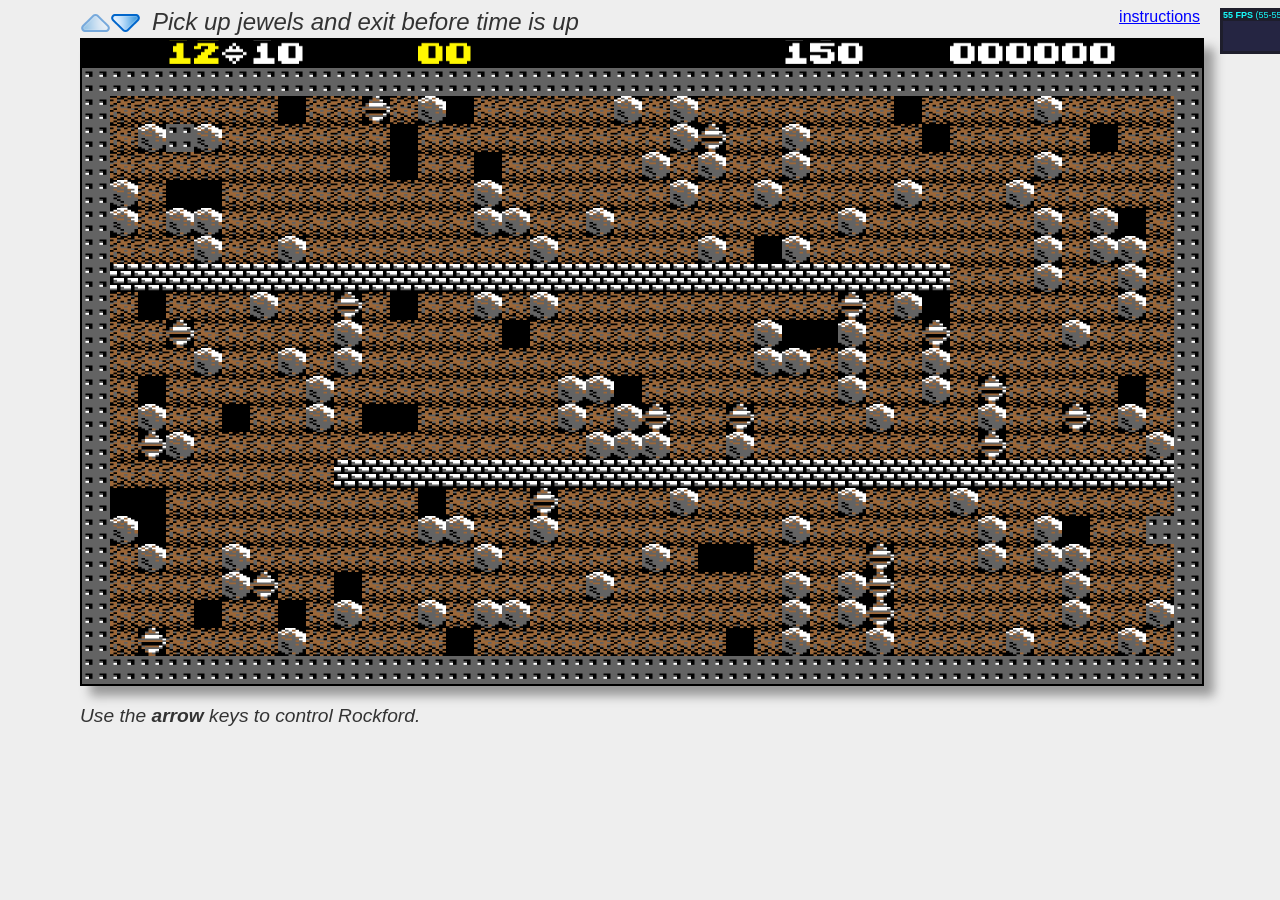
==== boulder-dash/index.html @ ae32bcd7 "初始化：四个能直接打开玩的小游戏 - tower-defense：EXO 深空防线（太空塔防，单文件 13KB + 可读源码） - space-huggers：横版跑打，地形可破坏 - boulder" ====
<!DOCTYPE html> 
<html>
<head>
  <title>Boulder Dash · Ricky</title>
  <meta http-equiv="Content-Type" content="text/html; charset=utf-8"/>
  <link href="boulderdash.css" media="screen, print" rel="stylesheet" type="text/css" />
</head> 

<body> 

  <div id="boulderdash">
    <div id="header">
      <img  id='prev' src='images/up.png'   title="previous level">
      <img  id='next' src='images/down.png' title="next level">
      <span id="description">Boulderdash</span>
      <a    id="help" href="help.html">instructions</a>
    </div>
    <canvas id="canvas">
      Sorry, this example cannot be run because your browser does not support the &lt;canvas&gt; element
    </canvas>
    <div id="keys">Use the <b>arrow</b> keys to control Rockford.</div>
  </div>

  <script src="stats.js"></script>
  <script src="caves.js"></script>
  <script src="boulderdash.js"></script>
  <script>
    Boulderdash();
  </script>

</body> 
</html>
---- boulder-dash/boulderdash.css ----
body          { font-family: Arial, Helvetica, sans-serif; background-color: #EEE; }
#boulderdash  { position: relative; margin: 0 auto; }
#description  { color: #333; font-style: italic; padding-left: 0.5em; }
#help         { float: right; color: blue; font-size: 12pt; }
#back         { color: blue; font-size: 10pt; padding-left: 1em; }
#keys         { color: #333; font-style: italic; font-size: 0.8em; margin-top: 1em; }
#stats        { position: absolute; top: 0; right: -100px; }
#canvas       { display: block; margin: 0 auto; box-shadow: 10px 10px 10px #999; border: 2px solid black; }

#header img          { cursor: pointer; width: 1.25em; float: left; }
#header img.disabled { cursor: default; opacity: 0.5; }
#header img:active   { opacity: 0.7; }

#instructions           { padding: 1em; font-size: 12pt; width: 40em; }
#instructions ul li     { padding: 1em 0.5em; list-style-type: none; vertical-align: middle; border-top: 1px solid #CCC; min-height: 2em; }
#instructions ul li img { width: 32px; height: 32px; float: left; margin-right: 8px; border: 2px solid black; }
#instructions #keys li  { min-height: 0; border: 0; padding: 0; margin-left: 2em; list-style-type: disc; }

@media screen and (min-width:    0px) and (min-height:   0px) { #boulderdash { font-size: 0.75em; width:  640px; } #canvas { width:  640px; height: 368px; } } /* 16px chunks */
@media screen and (min-width:  840px) and (min-height: 520px) { #boulderdash { font-size: 1.00em; width:  800px; } #canvas { width:  800px; height: 460px; } } /* 20px chunks */
@media screen and (min-width: 1000px) and (min-height: 602px) { #boulderdash { font-size: 1.25em; width:  960px; } #canvas { width:  960px; height: 552px; } } /* 24px chunks */
@media screen and (min-width: 1160px) and (min-height: 694px) { #boulderdash { font-size: 1.50em; width: 1120px; } #canvas { width: 1120px; height: 644px; } } /* 28px chunks */
@media screen and (min-width: 1320px) and (min-height: 786px) { #boulderdash { font-size: 1.75em; width: 1280px; } #canvas { width: 1280px; height: 736px; } } /* 32px chunks */
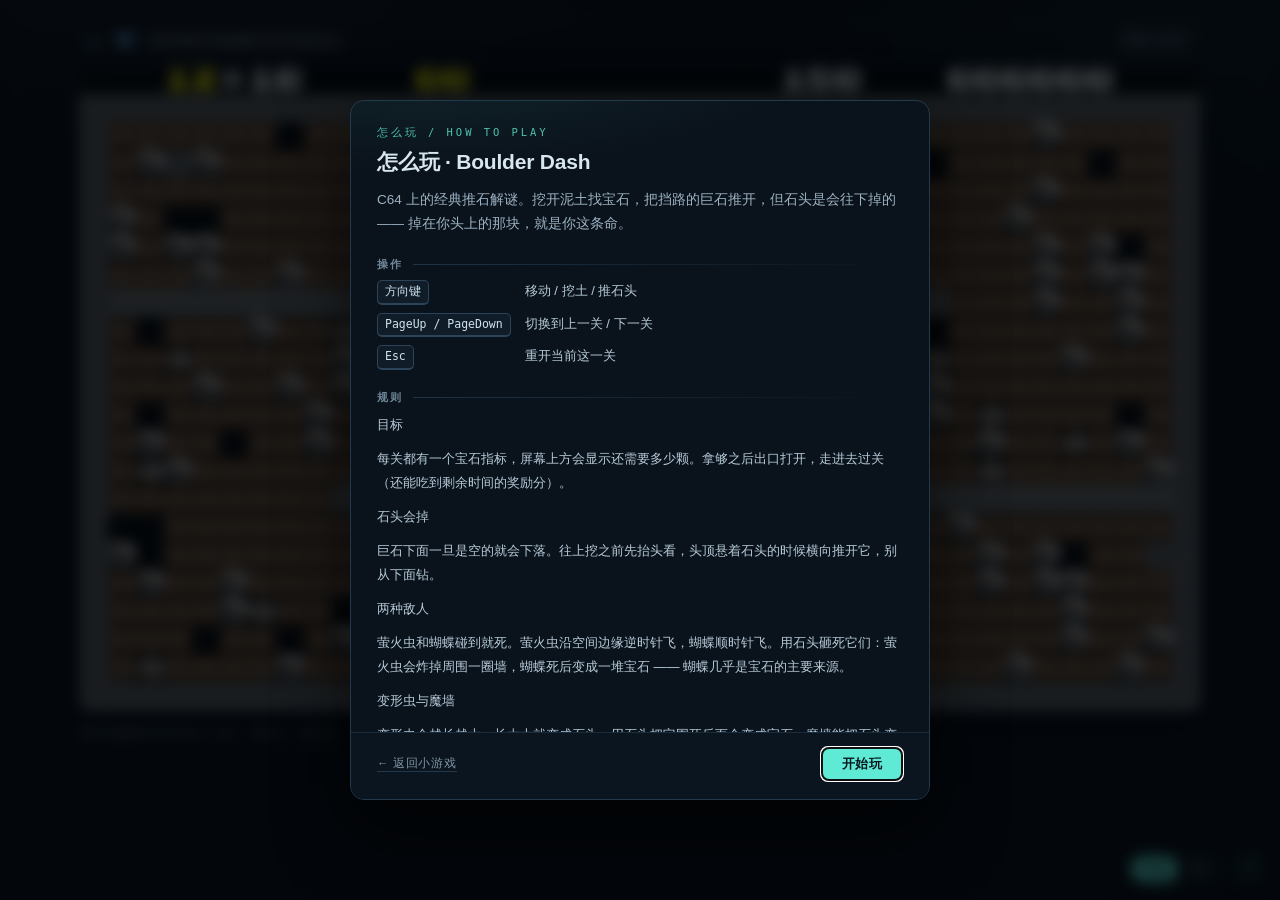
==== commit 623c04b4: "四个游戏接入中英切换与中文操作说明；Project Sand 界面重做，Boulder Dash 改深色流式布局" ====
--- a/boulder-dash/index.html
+++ b/boulder-dash/index.html
@@ -1,24 +1,30 @@
-<!DOCTYPE html> 
-<html>
+<!DOCTYPE html>
+<html lang="zh-CN">
 <head>
   <title>Boulder Dash · Ricky</title>
   <meta http-equiv="Content-Type" content="text/html; charset=utf-8"/>
+  <meta name="viewport" content="width=device-width, initial-scale=1"/>
   <link href="boulderdash.css" media="screen, print" rel="stylesheet" type="text/css" />
-</head> 
+  <link rel="stylesheet" href="../shared/mg.css">
+  <script src="../shared/mg.js"></script>
+</head>
 
-<body> 
+<body>
 
   <div id="boulderdash">
     <div id="header">
-      <img  id='prev' src='images/up.png'   title="previous level">
-      <img  id='next' src='images/down.png' title="next level">
+      <img  id='prev' src='images/up.png'   data-title-zh="上一关" data-title-en="previous level">
+      <img  id='next' src='images/down.png' data-title-zh="下一关" data-title-en="next level">
       <span id="description">Boulderdash</span>
-      <a    id="help" href="help.html">instructions</a>
+      <a    id="help" href="help.html" data-t-zh="图鉴与说明" data-t-en="instructions">instructions</a>
     </div>
     <canvas id="canvas">
       Sorry, this example cannot be run because your browser does not support the &lt;canvas&gt; element
     </canvas>
-    <div id="keys">Use the <b>arrow</b> keys to control Rockford.</div>
+    <div id="keys">
+      <span data-t-zh="用方向键控制 Rockford：挖土、推石头、捡宝石。" data-t-en="Use the arrow keys to control Rockford."></span>
+      <span data-t-zh="PageUp / PageDown 换关，Esc 重开本关。" data-t-en="PageUp / PageDown change level, Esc restarts the cave."></span>
+    </div>
   </div>
 
   <script src="stats.js"></script>
@@ -26,7 +32,57 @@
   <script src="boulderdash.js"></script>
   <script>
     Boulderdash();
+
+    MG.init({
+      id: "boulder-dash",
+      help: {
+        zh: {
+          title: "怎么玩 · Boulder Dash",
+          lead: "C64 上的经典推石解谜。挖开泥土找宝石，把挡路的巨石推开，但石头是会往下掉的 —— 掉在你头上的那块，就是你这条命。",
+          keys: [
+            ["方向键", "移动 / 挖土 / 推石头"],
+            ["PageUp / PageDown", "切换到上一关 / 下一关"],
+            ["Esc", "重开当前这一关"]
+          ],
+          sectionsTitle: "规则",
+          sections: [
+            { h: "目标", p: "每关都有一个宝石指标，屏幕上方会显示还需要多少颗。拿够之后出口打开，走进去过关（还能吃到剩余时间的奖励分）。" },
+            { h: "石头会掉", p: "巨石下面一旦是空的就会下落。往上挖之前先抬头看，头顶悬着石头的时候横向推开它，别从下面钻。" },
+            { h: "两种敌人", p: "萤火虫和蝴蝶碰到就死。萤火虫沿空间边缘逆时针飞，蝴蝶顺时针飞。用石头砸死它们：萤火虫会炸掉周围一圈墙，蝴蝶死后变成一堆宝石 —— 蝴蝶几乎是宝石的主要来源。" },
+            { h: "变形虫与魔墙", p: "变形虫会越长越大，长太大就变成石头，用石头把它围死反而会变成宝石。魔墙能把石头变成宝石，但只在短时间内有效。" }
+          ],
+          tipsTitle: "要点",
+          tips: [
+            "时间有限，先把路线看清楚再动手，别把自己封死。",
+            "石头推过去之后不会回来，通道一旦堵住就得绕路。",
+            "想直接看后面的关卡，用 PageUp / PageDown 跳。"
+          ]
+        },
+        en: {
+          title: "How to play · Boulder Dash",
+          lead: "The C64 pushing-boulders classic. Dig through dirt for diamonds, shove boulders out of the way — but boulders fall, and the one that lands on your head ends the run.",
+          keys: [
+            ["Arrow keys", "Move / dig / push boulders"],
+            ["PageUp / PageDown", "Previous / next cave"],
+            ["Esc", "Restart the current cave"]
+          ],
+          sectionsTitle: "Rules",
+          sections: [
+            { h: "Goal", p: "Each cave has a diamond quota, shown in the HUD. Hit it and the exit opens; walk in to finish, with a bonus for leftover time." },
+            { h: "Boulders fall", p: "A boulder drops as soon as the tile under it is empty. Look up before you dig upward, and push boulders sideways rather than walking underneath." },
+            { h: "Two enemies", p: "Fireflies and butterflies kill on touch. Fireflies circle open space counter-clockwise, butterflies clockwise. Drop a boulder on a firefly and it blasts a hole in the walls; do the same to a butterfly and it turns into diamonds — butterflies are most of your income." },
+            { h: "Amoeba & magic walls", p: "The amoeba keeps growing and turns into boulders if it gets too big, but suffocates into diamonds when you wall it in. Magic walls convert boulders into diamonds for a limited time." }
+          ],
+          tipsTitle: "Tips",
+          tips: [
+            "Time is limited — read the route before you commit, and never seal yourself in.",
+            "A pushed boulder never comes back, so a blocked tunnel means a detour.",
+            "Use PageUp / PageDown to jump to a later cave."
+          ]
+        }
+      }
+    });
   </script>
 
-</body> 
+</body>
 </html>
--- a/boulder-dash/boulderdash.css
+++ b/boulder-dash/boulderdash.css
@@ -1,24 +1,224 @@
-body          { font-family: Arial, Helvetica, sans-serif; background-color: #EEE; }
-#boulderdash  { position: relative; margin: 0 auto; }
-#description  { color: #333; font-style: italic; padding-left: 0.5em; }
-#help         { float: right; color: blue; font-size: 12pt; }
-#back         { color: blue; font-size: 10pt; padding-left: 1em; }
-#keys         { color: #333; font-style: italic; font-size: 0.8em; margin-top: 1em; }
-#stats        { position: absolute; top: 0; right: -100px; }
-#canvas       { display: block; margin: 0 auto; box-shadow: 10px 10px 10px #999; border: 2px solid black; }
-
-#header img          { cursor: pointer; width: 1.25em; float: left; }
-#header img.disabled { cursor: default; opacity: 0.5; }
-#header img:active   { opacity: 0.7; }
-
-#instructions           { padding: 1em; font-size: 12pt; width: 40em; }
-#instructions ul li     { padding: 1em 0.5em; list-style-type: none; vertical-align: middle; border-top: 1px solid #CCC; min-height: 2em; }
-#instructions ul li img { width: 32px; height: 32px; float: left; margin-right: 8px; border: 2px solid black; }
-#instructions #keys li  { min-height: 0; border: 0; padding: 0; margin-left: 2em; list-style-type: disc; }
-
-@media screen and (min-width:    0px) and (min-height:   0px) { #boulderdash { font-size: 0.75em; width:  640px; } #canvas { width:  640px; height: 368px; } } /* 16px chunks */
-@media screen and (min-width:  840px) and (min-height: 520px) { #boulderdash { font-size: 1.00em; width:  800px; } #canvas { width:  800px; height: 460px; } } /* 20px chunks */
-@media screen and (min-width: 1000px) and (min-height: 602px) { #boulderdash { font-size: 1.25em; width:  960px; } #canvas { width:  960px; height: 552px; } } /* 24px chunks */
-@media screen and (min-width: 1160px) and (min-height: 694px) { #boulderdash { font-size: 1.50em; width: 1120px; } #canvas { width: 1120px; height: 644px; } } /* 28px chunks */
-@media screen and (min-width: 1320px) and (min-height: 786px) { #boulderdash { font-size: 1.75em; width: 1280px; } #canvas { width: 1280px; height: 736px; } } /* 32px chunks */
-
+/* ------------------------------------------------------------------------
+   Boulder Dash — page chrome.
+   The cave itself is drawn on #canvas at whatever CSS size it happens to be,
+   so the layout is fully fluid (no fixed pixel breakpoints any more).
+   ------------------------------------------------------------------------ */
+
+:root {
+  --bd-bg: #05080d;
+  --bd-panel: #0c151e;
+  --bd-line: #1d2f3d;
+  --bd-line-2: #2a4356;
+  --bd-text: #d8e6ef;
+  --bd-dim: #7f95a6;
+  --bd-accent: #9db4c8;
+  --bd-mint: #5eead4;
+  --bd-mono: ui-monospace, "SF Mono", "Cascadia Code", Consolas, monospace;
+}
+
+* { box-sizing: border-box; }
+
+html, body { margin: 0; padding: 0; }
+
+body {
+  min-height: 100vh;
+  padding: 26px 14px 44px;
+  display: flex;
+  justify-content: center;
+  align-items: flex-start;
+  background:
+    radial-gradient(820px 380px at 15% -12%, rgba(157, 180, 200, .10), transparent 70%),
+    radial-gradient(680px 340px at 92% 2%, rgba(94, 234, 212, .05), transparent 70%),
+    var(--bd-bg);
+  color: var(--bd-text);
+  font-family: "Sora", -apple-system, "Segoe UI", "PingFang SC", "Microsoft YaHei", sans-serif;
+  -webkit-font-smoothing: antialiased;
+}
+
+#boulderdash {
+  position: relative;
+  width: min(1120px, 100%);
+  margin: 0 auto;
+}
+
+/* ---------------------------------------------------------------- header -- */
+
+#header {
+  display: flex;
+  align-items: center;
+  gap: 10px;
+  padding: 0 2px 11px;
+}
+
+#header img {
+  width: 22px;
+  height: 22px;
+  cursor: pointer;
+  border-radius: 5px;
+  opacity: .85;
+  transition: opacity .14s, transform .14s;
+}
+
+#header img:hover { opacity: 1; transform: translateY(-1px); }
+#header img:active { transform: translateY(0); }
+#header img.disabled { cursor: default; opacity: .22; transform: none; }
+
+#description {
+  flex: 1;
+  min-width: 0;
+  font-size: 13px;
+  line-height: 1.5;
+  color: #a9bccb;
+  padding-left: 2px;
+}
+
+#help {
+  flex: 0 0 auto;
+  font-size: 11.5px;
+  letter-spacing: .04em;
+  color: var(--bd-accent);
+  text-decoration: none;
+  padding: 6px 11px;
+  border: 1px solid var(--bd-line-2);
+  border-radius: 999px;
+  transition: color .14s, border-color .14s, background .14s;
+}
+
+#help:hover {
+  color: var(--bd-mint);
+  border-color: var(--bd-mint);
+  background: rgba(94, 234, 212, .07);
+}
+
+/* ---------------------------------------------------------------- canvas -- */
+
+#canvas {
+  display: block;
+  width: 100%;
+  height: auto;
+  aspect-ratio: 40 / 23; /* 40x22 cells + one score row, keeps square pixels */
+  border-radius: 8px;
+  background: #000;
+  image-rendering: pixelated;
+  box-shadow:
+    0 0 0 1px var(--bd-line-2),
+    0 20px 46px rgba(0, 0, 0, .55);
+}
+
+/* ------------------------------------------------------------------ keys -- */
+
+#keys {
+  margin-top: 13px;
+  display: flex;
+  flex-wrap: wrap;
+  gap: 4px 18px;
+  font-size: 12px;
+  line-height: 1.7;
+  color: #72889a;
+}
+
+#keys b { color: #adc2d1; font-weight: 600; }
+
+/* ----------------------------------------------------------------- stats -- */
+
+#stats {
+  position: absolute;
+  top: 36px;
+  left: -94px;
+  transform: scale(.78);
+  transform-origin: top left;
+  opacity: .6;
+}
+
+/* The frame-rate widget only fits on very wide screens; elsewhere it is noise. */
+@media (max-width: 1420px) {
+  #stats { display: none; }
+}
+
+@media (max-width: 520px) {
+  body { padding: 16px 10px 34px; }
+  #description { font-size: 12px; }
+  #header img { width: 20px; height: 20px; }
+}
+
+/* ------------------------------------------------------- instructions page */
+
+#instructions {
+  padding: 4px 0 0;
+  font-size: 13px;
+}
+
+#instructions > ul {
+  margin: 0;
+  padding: 0;
+  list-style: none;
+  display: grid;
+  gap: 8px;
+}
+
+#instructions ul li {
+  position: relative;
+  padding: 12px 14px;
+  border: 1px solid var(--bd-line);
+  border-radius: 9px;
+  background: var(--bd-panel);
+  overflow: hidden;
+}
+
+#instructions ul li img {
+  width: 30px;
+  height: 30px;
+  float: left;
+  margin: 0 11px 4px 0;
+  border-radius: 5px;
+  border: 1px solid var(--bd-line-2);
+  image-rendering: pixelated;
+}
+
+#instructions ul li b {
+  display: block;
+  font-size: 13px;
+  color: #e3eef5;
+  margin-bottom: 3px;
+}
+
+#instructions ul li p {
+  margin: 0;
+  font-size: 12.5px;
+  line-height: 1.7;
+  color: #93a9b8;
+}
+
+#instructions #keys {
+  margin: 8px 0 0 41px;
+  padding: 0;
+  display: block;
+  list-style: none;
+  font-size: 12px;
+  color: #72889a;
+}
+
+#instructions #keys li {
+  padding: 0;
+  border: 0;
+  background: none;
+  border-radius: 0;
+  line-height: 1.8;
+}
+
+#instructions #keys li::before {
+  content: "▪";
+  color: #4d6577;
+  margin-right: 7px;
+}
+
+#back {
+  display: inline-block;
+  margin-top: 16px;
+  font-size: 12px;
+  color: var(--bd-accent);
+  text-decoration: none;
+  border-bottom: 1px solid transparent;
+}
+
+#back:hover { color: var(--bd-mint); border-color: var(--bd-mint); }
--- a/shared/mg.css
+++ b/shared/mg.css
@@ -0,0 +1,279 @@
+/* =========================================================================
+   mini-games shared UI: 中 / EN switch + “怎么玩” help panel
+   Used by the hub page and all four games. No dependencies.
+   ========================================================================= */
+
+.mg-dock {
+  position: fixed;
+  right: 14px;
+  bottom: 14px;
+  z-index: 2147483000;
+  display: flex;
+  align-items: center;
+  gap: 8px;
+  font-family: "Sora", -apple-system, "Segoe UI", "PingFang SC", "Microsoft YaHei", sans-serif;
+  font-size: 12px;
+  line-height: 1;
+  -webkit-font-smoothing: antialiased;
+}
+
+.mg-lang {
+  display: inline-flex;
+  padding: 3px;
+  gap: 2px;
+  border-radius: 999px;
+  background: rgba(8, 15, 22, 0.86);
+  border: 1px solid rgba(94, 234, 212, 0.22);
+  box-shadow: 0 8px 22px rgba(0, 0, 0, 0.45);
+  -webkit-backdrop-filter: blur(10px);
+  backdrop-filter: blur(10px);
+}
+
+.mg-lang button {
+  appearance: none;
+  -webkit-appearance: none;
+  border: 0;
+  cursor: pointer;
+  padding: 7px 11px;
+  border-radius: 999px;
+  background: transparent;
+  color: #8ba3b3;
+  font: inherit;
+  letter-spacing: 0.04em;
+  transition: background .16s, color .16s;
+}
+
+.mg-lang button:hover { color: #d8e6ef; background: rgba(94, 234, 212, 0.1); }
+
+.mg-lang button[aria-pressed="true"] {
+  background: #5eead4;
+  color: #04121a;
+  font-weight: 700;
+}
+
+.mg-help-btn {
+  appearance: none;
+  -webkit-appearance: none;
+  cursor: pointer;
+  width: 34px;
+  height: 34px;
+  border-radius: 999px;
+  border: 1px solid rgba(94, 234, 212, 0.35);
+  background: rgba(8, 15, 22, 0.86);
+  color: #5eead4;
+  font: 700 15px/1 ui-monospace, "SF Mono", Consolas, monospace;
+  box-shadow: 0 8px 22px rgba(0, 0, 0, 0.45);
+  -webkit-backdrop-filter: blur(10px);
+  backdrop-filter: blur(10px);
+  transition: background .16s, transform .16s;
+}
+
+.mg-help-btn:hover { background: rgba(94, 234, 212, 0.16); transform: translateY(-1px); }
+.mg-help-btn:active { transform: translateY(0); }
+
+/* Inline variant, used by the hub page header */
+.mg-lang.mg-lang-inline { box-shadow: none; }
+
+/* ---------------------------------------------------------------- modal -- */
+
+.mg-modal {
+  position: fixed;
+  inset: 0;
+  z-index: 2147483001;
+  display: flex;
+  align-items: center;
+  justify-content: center;
+  padding: 18px;
+  background: rgba(3, 7, 12, 0.74);
+  -webkit-backdrop-filter: blur(7px);
+  backdrop-filter: blur(7px);
+  font-family: "Sora", -apple-system, "Segoe UI", "PingFang SC", "Microsoft YaHei", sans-serif;
+  color: #d8e6ef;
+  animation: mg-fade .18s ease-out;
+}
+
+@keyframes mg-fade { from { opacity: 0 } to { opacity: 1 } }
+@keyframes mg-rise { from { opacity: 0; transform: translateY(10px) } to { opacity: 1; transform: none } }
+
+.mg-modal[hidden] { display: none; }
+
+.mg-card {
+  position: relative;
+  display: flex;
+  flex-direction: column;
+  width: 100%;
+  max-width: 580px;
+  max-height: min(84vh, 700px);
+  overflow: hidden;
+  padding: 0;
+  border-radius: 14px;
+  border: 1px solid #223a4c;
+  background:
+    radial-gradient(620px 220px at 12% -12%, rgba(94, 234, 212, 0.12), transparent 70%),
+    #0a121b;
+  box-shadow: 0 30px 70px rgba(0, 0, 0, 0.62);
+  animation: mg-rise .22s ease-out;
+}
+
+/* the only scrolling region: the footer below it never moves */
+.mg-body {
+  flex: 1 1 auto;
+  min-height: 0;
+  overflow-y: auto;
+  padding: 26px 26px 6px;
+  -webkit-overflow-scrolling: touch;
+}
+
+.mg-body::-webkit-scrollbar { width: 8px; }
+.mg-body::-webkit-scrollbar-thumb { background: #1e3346; border-radius: 8px; }
+
+.mg-eyebrow {
+  font: 500 10.5px/1 ui-monospace, "SF Mono", Consolas, monospace;
+  letter-spacing: 0.28em;
+  text-transform: uppercase;
+  color: #5eead4;
+  opacity: 0.8;
+}
+
+.mg-title {
+  margin: 10px 0 0;
+  font-size: 21px;
+  font-weight: 700;
+  letter-spacing: -0.01em;
+}
+
+.mg-lead {
+  margin: 12px 0 0;
+  font-size: 13.5px;
+  line-height: 1.85;
+  color: #9db3c3;
+}
+
+.mg-h3 {
+  margin: 22px 0 10px;
+  font: 600 11px/1 ui-monospace, "SF Mono", Consolas, monospace;
+  letter-spacing: 0.2em;
+  text-transform: uppercase;
+  color: #6f8899;
+  display: flex;
+  align-items: center;
+  gap: 10px;
+}
+
+.mg-h3::after {
+  content: "";
+  flex: 1;
+  height: 1px;
+  background: linear-gradient(90deg, #1e3346, transparent);
+}
+
+.mg-keys {
+  margin: 0;
+  display: grid;
+  grid-template-columns: minmax(96px, auto) 1fr;
+  gap: 8px 14px;
+  align-items: baseline;
+}
+
+.mg-keys dt { margin: 0; }
+.mg-keys dd { margin: 0; font-size: 13px; line-height: 1.7; color: #b7cbd9; }
+
+.mg-kbd {
+  display: inline-block;
+  padding: 3px 7px;
+  border-radius: 5px;
+  border: 1px solid #2b4459;
+  border-bottom-width: 2px;
+  background: #101d29;
+  color: #cfe3ef;
+  font: 500 11.5px/1.35 ui-monospace, "SF Mono", Consolas, monospace;
+  white-space: nowrap;
+}
+
+.mg-p {
+  margin: 0 0 10px;
+  font-size: 13px;
+  line-height: 1.85;
+  color: #b7cbd9;
+}
+
+.mg-p:last-child { margin-bottom: 0; }
+
+.mg-tips {
+  margin: 0;
+  padding: 0;
+  list-style: none;
+  display: grid;
+  gap: 8px;
+}
+
+.mg-tips li {
+  position: relative;
+  padding-left: 16px;
+  font-size: 13px;
+  line-height: 1.75;
+  color: #b7cbd9;
+}
+
+.mg-tips li::before {
+  content: "";
+  position: absolute;
+  left: 2px;
+  top: 9px;
+  width: 5px;
+  height: 5px;
+  background: #f2b544;
+  transform: rotate(45deg);
+  opacity: .85;
+}
+
+.mg-foot {
+  flex: 0 0 auto;
+  margin: 0;
+  padding: 14px 26px 18px;
+  border-top: 1px solid #1a2c3b;
+  background: #0b151f;
+  display: flex;
+  flex-wrap: wrap;
+  align-items: center;
+  gap: 12px;
+  justify-content: space-between;
+}
+
+.mg-back {
+  font-size: 11.5px;
+  letter-spacing: 0.06em;
+  color: #7e94a4;
+  text-decoration: none;
+  border-bottom: 1px solid #23384a;
+}
+
+.mg-back:hover { color: #5eead4; border-color: #5eead4; }
+
+.mg-go {
+  appearance: none;
+  -webkit-appearance: none;
+  cursor: pointer;
+  padding: 10px 20px;
+  border-radius: 7px;
+  border: 1px solid #5eead4;
+  background: #5eead4;
+  color: #04121a;
+  font: 700 12.5px/1 "Sora", -apple-system, "Segoe UI", sans-serif;
+  letter-spacing: 0.04em;
+  transition: filter .16s, transform .16s;
+}
+
+.mg-go:hover { filter: brightness(1.08); transform: translateY(-1px); }
+.mg-go:active { transform: translateY(0); }
+
+@media (max-width: 520px) {
+  .mg-dock { right: 10px; bottom: 10px; gap: 6px; }
+  .mg-lang button { padding: 7px 9px; }
+  .mg-card { border-radius: 12px; }
+  .mg-body { padding: 22px 18px 4px; }
+  .mg-foot { padding: 12px 18px 15px; }
+  .mg-title { font-size: 19px; }
+  .mg-keys { grid-template-columns: 1fr; gap: 6px; }
+  .mg-keys dd { padding-left: 2px; margin-bottom: 6px; }
+}
